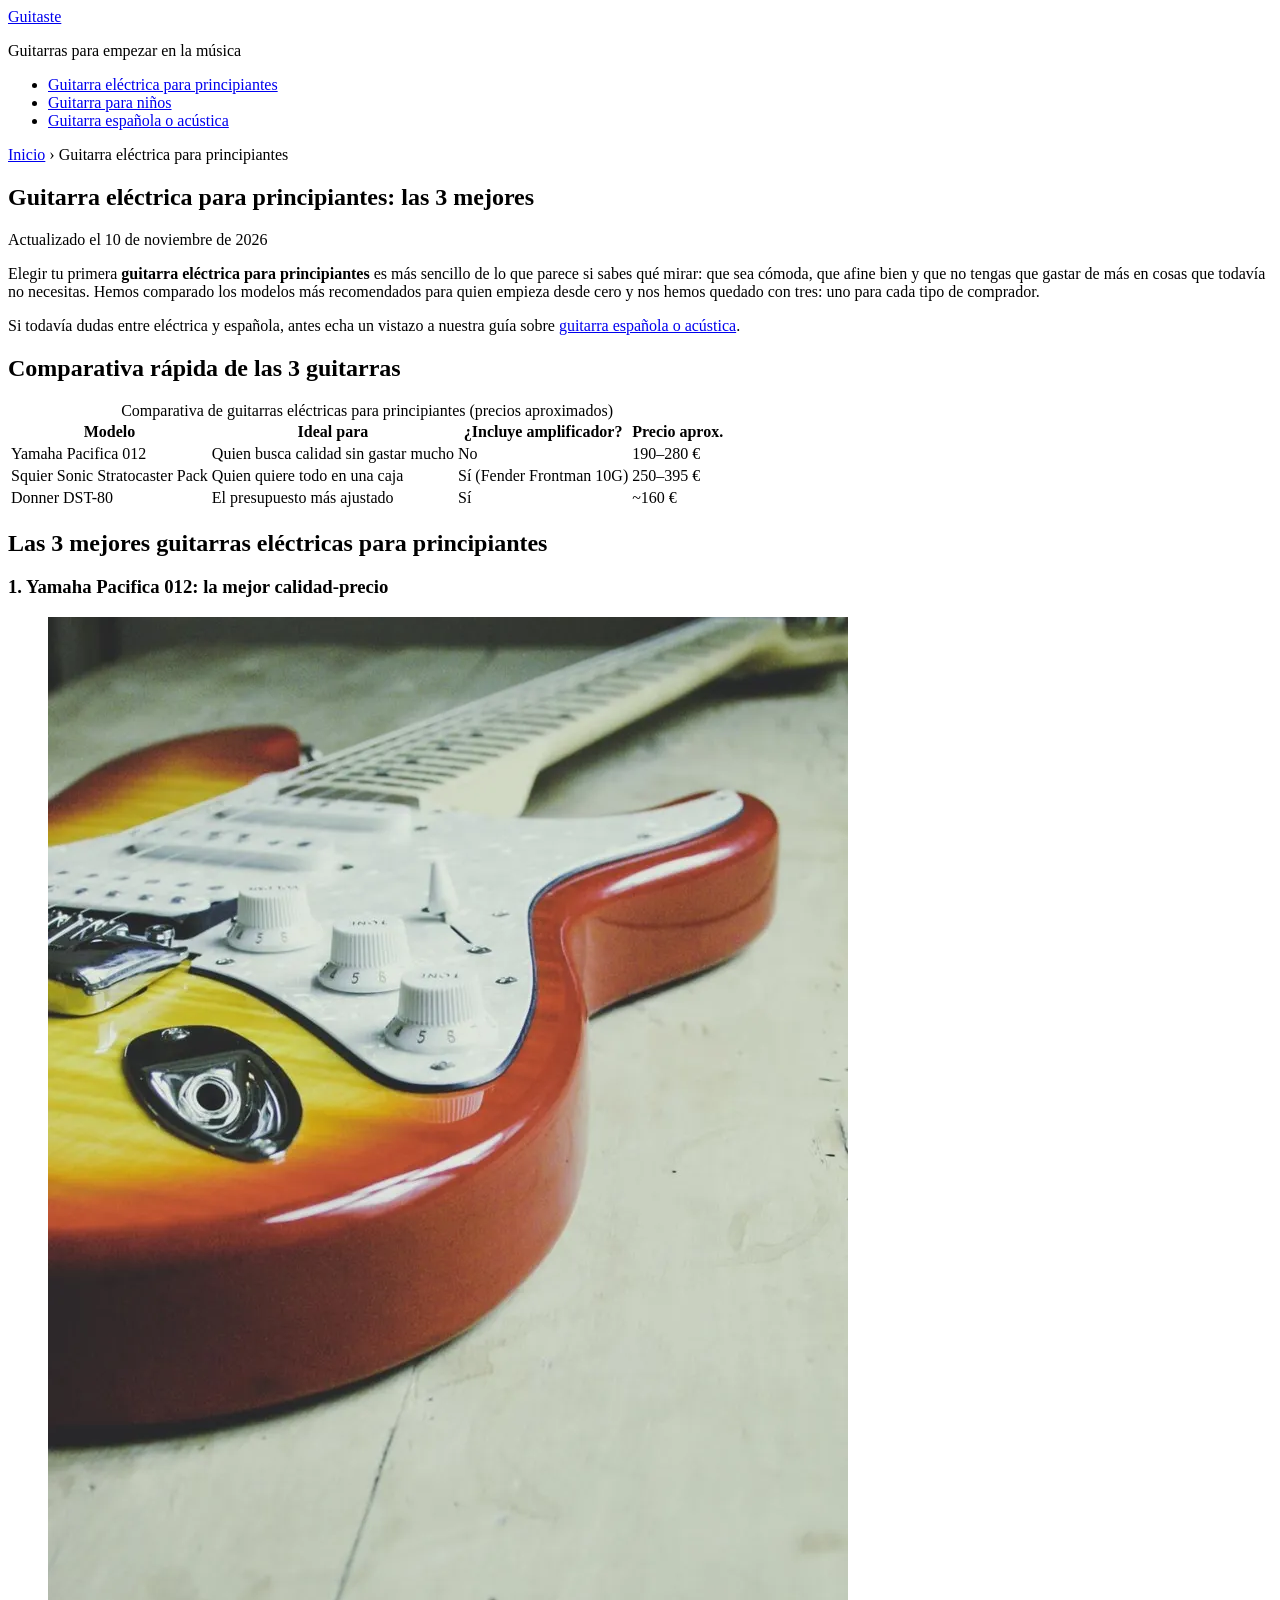
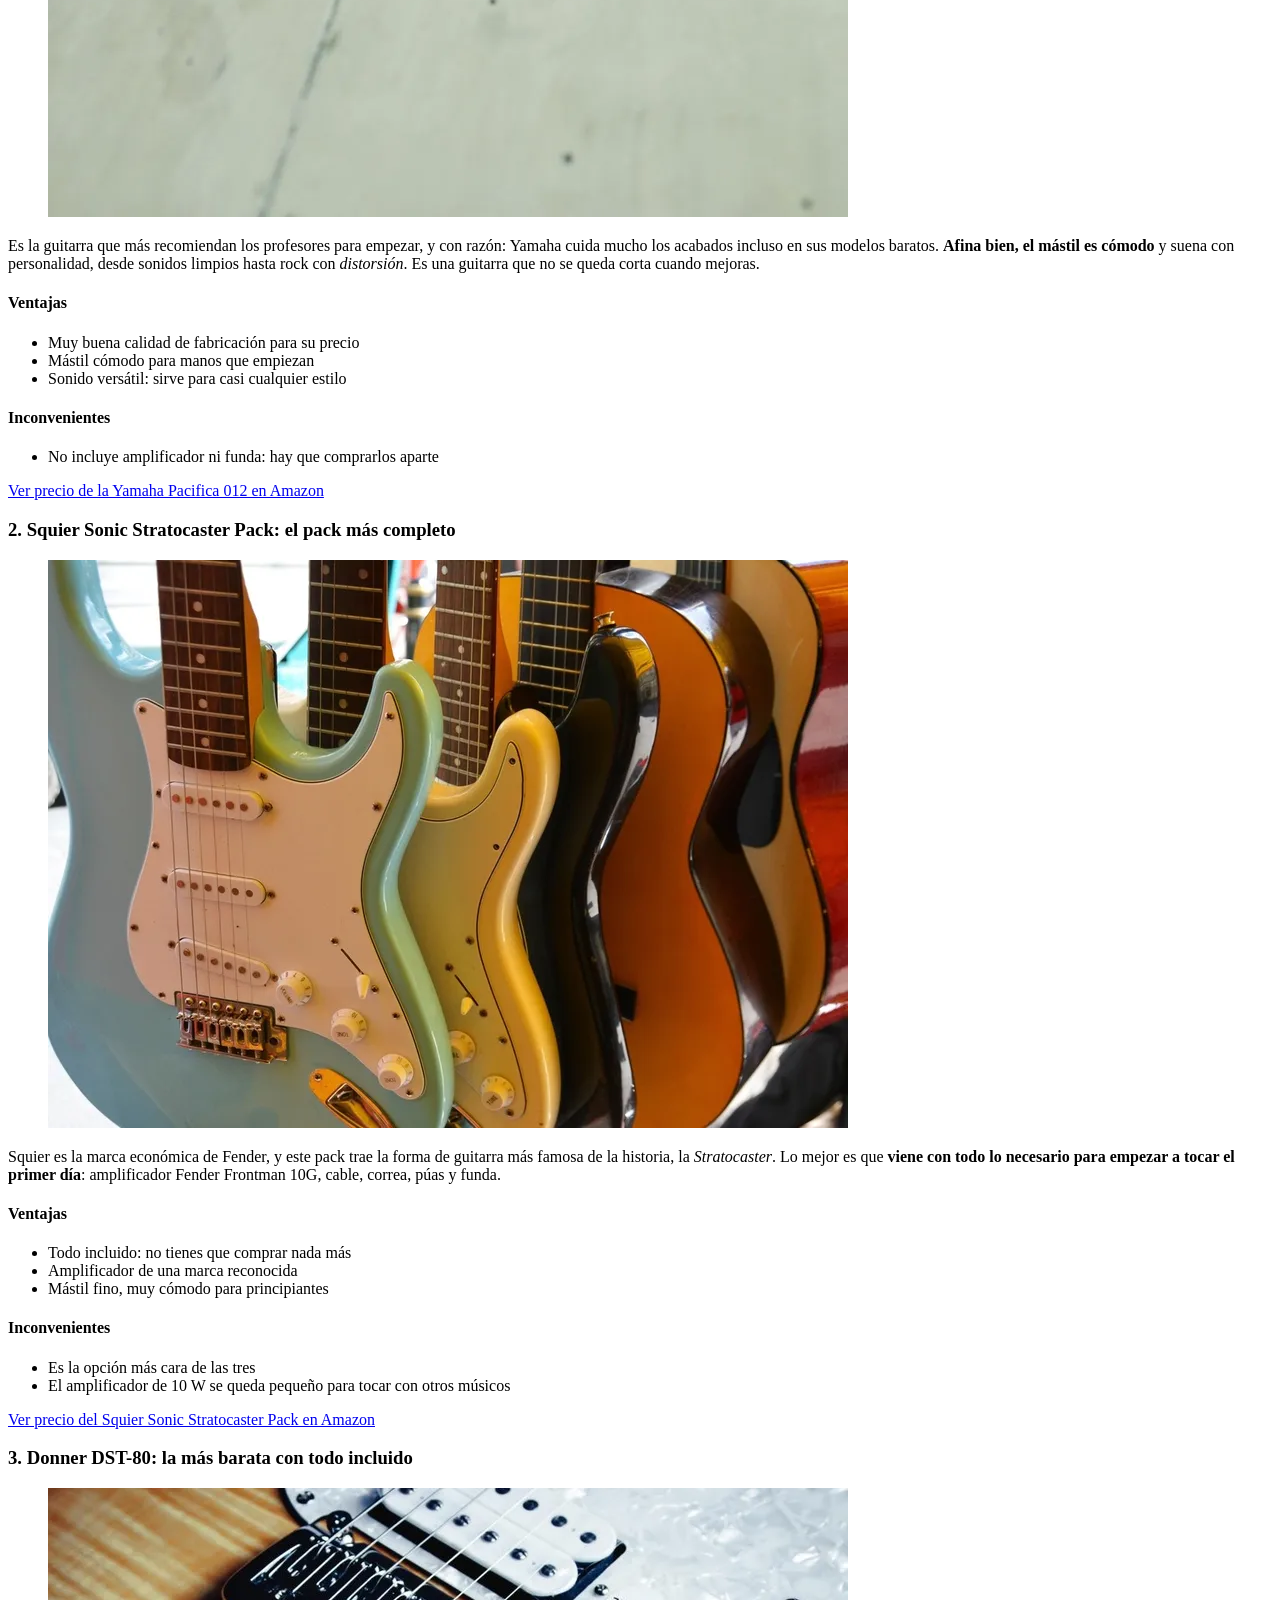
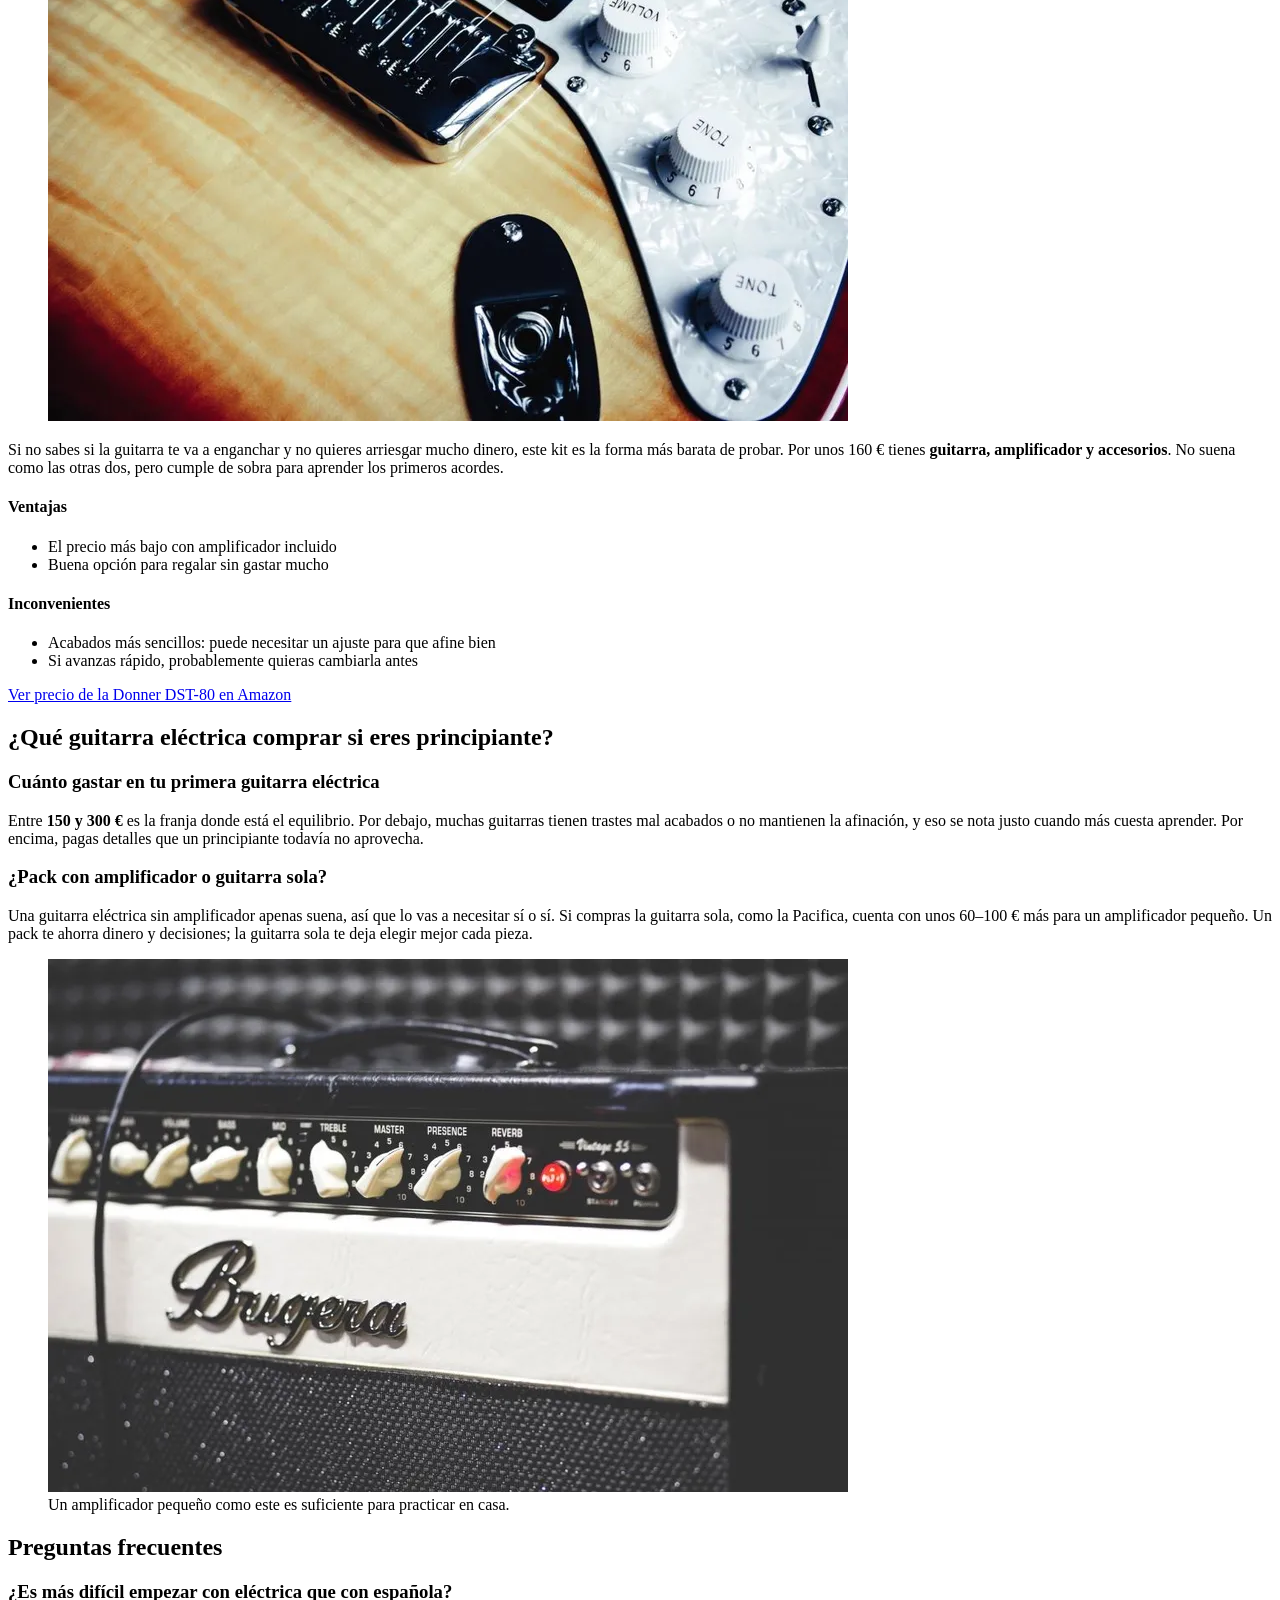
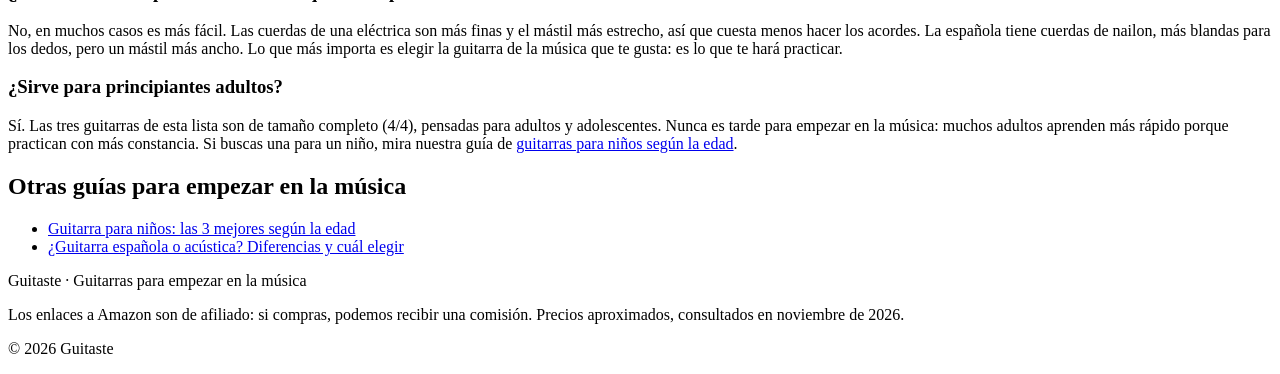
==== guitarra-electrica-para-principiantes/index.html @ 42b28a23 "subo la web de guitaste" ====
<!DOCTYPE html>
<html lang="es">
<head>
    <meta charset="UTF-8">
    <meta name="viewport" content="width=device-width, initial-scale=1.0">
    <title>Guitarra eléctrica para principiantes: 3 mejores | Guitaste</title>
    <meta name="description" content="Las 3 mejores guitarras eléctricas para principiantes: precio, qué incluyen y cuál comprar para dar tus primeros pasos en la música sin gastar de más.">
    <link rel="canonical" href="https://delabarrerabenavides63-a11y.github.io/guitaste/guitarra-electrica-para-principiantes/">
</head>
<body>
<header>
    <a href="../" title="Guitaste: guitarras para empezar en la música">Guitaste</a>
    <p>Guitarras para empezar en la música</p>
        <nav aria-label="Principal">
            <ul>
                <li><a href="../guitarra-electrica-para-principiantes/" aria-current="page"
                    title="Las 3 mejores guitarras eléctricas para quien empieza desde cero">Guitarra eléctrica para principiantes</a>
                </li>
                <li><a href="../guitarra-para-ninos/" title="Qué guitarra comprar a un niño según su edad">Guitarra para niños</a>
                </li>
                <li><a href="../guitarra-espanola-o-acustica/" title="Diferencias entre guitarra española y acústica">Guitarra española o acústica</a></li>
            </ul>
        </nav>
</header>
        <main>
            <nav aria-label="Ruta">
                <a href="../">Inicio</a> › Guitarra eléctrica para principiantes
            </nav>

            <article>
                <header>
                    <h1>Guitarra eléctrica para principiantes: las 3 mejores</h1>
                    <p>Actualizado el <time datetime="2026-11-10">10 de noviembre de 2026</time></p>
                </header>

                <p>Elegir tu primera <strong>guitarra eléctrica para principiantes</strong> es más sencillo de lo que parece si sabes qué mirar: que sea cómoda, que afine bien y que no tengas que gastar de más en cosas que todavía no necesitas. Hemos comparado los modelos más recomendados para quien empieza desde cero y nos hemos quedado con tres: uno para cada tipo de comprador.</p>
                <p>Si todavía dudas entre eléctrica y española, antes echa un vistazo a nuestra guía sobre <a href="../guitarra-espanola-o-acustica/">guitarra española o acústica</a>.</p>

                <section>
                    <h2>Comparativa rápida de las 3 guitarras</h2>
                    <table>
                        <caption>Comparativa de guitarras eléctricas para principiantes (precios aproximados)</caption>
                        <thead>
                            <tr>
                                <th scope="col">Modelo</th>
                                <th scope="col">Ideal para</th>
                                <th scope="col">¿Incluye amplificador?</th>
                                <th scope="col">Precio aprox.</th>
                            </tr>
                        </thead>
                        <tbody>
                            <tr>
                                <td>Yamaha Pacifica 012</td>
                                <td>Quien busca calidad sin gastar mucho</td>
                                <td>No</td>
                                <td>190–280 €</td>
                            </tr>
                            <tr>
                                <td>Squier Sonic Stratocaster Pack</td>
                                <td>Quien quiere todo en una caja</td>
                                <td>Sí (Fender Frontman 10G)</td>
                                <td>250–395 €</td>
                            </tr>
                            <tr>
                                <td>Donner DST-80</td>
                                <td>El presupuesto más ajustado</td>
                                <td>Sí</td>
                                <td>~160 €</td>
                            </tr>
                        </tbody>
                    </table>
                </section>

                <section>
                    <h2>Las 3 mejores guitarras eléctricas para principiantes</h2>

                    <article id="yamaha-pacifica-012">
                        <h3>1. Yamaha Pacifica 012: la mejor calidad-precio</h3>
                        <figure>
                            <img src="../img/guitarra-electrica-principiantes-yamaha-pacifica.webp"
                            alt="Guitarra eléctrica de color sunburst apoyada en el suelo"
                            title="Yamaha Pacifica 012, nuestra elección calidad-precio"
                            width="800" height="1200">
                        </figure>
                        <p>Es la guitarra que más recomiendan los profesores para empezar, y con razón: Yamaha cuida mucho los acabados incluso en sus modelos baratos. <strong>Afina bien, el mástil es cómodo</strong> y suena con personalidad, desde sonidos limpios hasta rock con <em>distorsión</em>. Es una guitarra que no se queda corta cuando mejoras.</p>

                        <h4>Ventajas</h4>
                        <ul>
                            <li>Muy buena calidad de fabricación para su precio</li>
                            <li>Mástil cómodo para manos que empiezan</li>
                            <li>Sonido versátil: sirve para casi cualquier estilo</li>
                        </ul>
                        <h4>Inconvenientes</h4>
                        <ul>
                            <li>No incluye amplificador ni funda: hay que comprarlos aparte</li>
                        </ul>
                        <p><a href="https://www.amazon.es/dp/B00123DQT6" rel="sponsored noopener" target="_blank">Ver precio de la Yamaha Pacifica 012 en Amazon</a></p>
                    </article>

                    <article id="squier-sonic-stratocaster-pack">
                        <h3>2. Squier Sonic Stratocaster Pack: el pack más completo</h3>
                        <figure>
                            <img src="../img/guitarra-electrica-principiantes-squier-stratocaster-pack.webp"
                            alt="Varias guitarras eléctricas tipo Stratocaster de colores colgadas en una tienda"
                            title="Squier Sonic Stratocaster Pack con amplificador Fender"
                            width="800" height="568" loading="lazy">
                        </figure>
                        <p>Squier es la marca económica de Fender, y este pack trae la forma de guitarra más famosa de la historia, la <em>Stratocaster</em>. Lo mejor es que <strong>viene con todo lo necesario para empezar a tocar el primer día</strong>: amplificador Fender Frontman 10G, cable, correa, púas y funda.</p>

                        <h4>Ventajas</h4>
                        <ul>
                            <li>Todo incluido: no tienes que comprar nada más</li>
                            <li>Amplificador de una marca reconocida</li>
                            <li>Mástil fino, muy cómodo para principiantes</li>
                        </ul>
                        <h4>Inconvenientes</h4>
                        <ul>
                            <li>Es la opción más cara de las tres</li>
                            <li>El amplificador de 10 W se queda pequeño para tocar con otros músicos</li>
                        </ul>
                        <p><a href="https://www.amazon.es/dp/B0C59XZ5QT" rel="sponsored noopener" target="_blank">Ver precio del Squier Sonic Stratocaster Pack en Amazon</a></p>
                    </article>

                    <article id="donner-dst-80">
                        <h3>3. Donner DST-80: la más barata con todo incluido</h3>
                        <figure>
                            <img src="../img/guitarra-electrica-principiantes-donner-dst-80.webp"
                            alt="Detalle del cuerpo de una guitarra eléctrica con pastillas y puente cromado"
                            title="Donner DST-80, la eléctrica más barata con todo incluido"
                            width="800" height="533" loading="lazy">
                        </figure>
                        <p>Si no sabes si la guitarra te va a enganchar y no quieres arriesgar mucho dinero, este kit es la forma más barata de probar. Por unos 160 € tienes <strong>guitarra, amplificador y accesorios</strong>. No suena como las otras dos, pero cumple de sobra para aprender los primeros acordes.</p>

                        <h4>Ventajas</h4>
                        <ul>
                            <li>El precio más bajo con amplificador incluido</li>
                            <li>Buena opción para regalar sin gastar mucho</li>
                        </ul>
                        <h4>Inconvenientes</h4>
                        <ul>
                            <li>Acabados más sencillos: puede necesitar un ajuste para que afine bien</li>
                            <li>Si avanzas rápido, probablemente quieras cambiarla antes</li>
                        </ul>
                        <p><a href="https://www.amazon.es/dp/B0DGX4Y3RT" rel="sponsored noopener" target="_blank">Ver precio de la Donner DST-80 en Amazon</a></p>
                    </article>
                </section>

                <section>
                    <h2>¿Qué guitarra eléctrica comprar si eres principiante?</h2>

                    <h3>Cuánto gastar en tu primera guitarra eléctrica</h3>
                    <p>Entre <strong>150 y 300 €</strong> es la franja donde está el equilibrio. Por debajo, muchas guitarras tienen trastes mal acabados o no mantienen la afinación, y eso se nota justo cuando más cuesta aprender. Por encima, pagas detalles que un principiante todavía no aprovecha.</p>

                    <h3>¿Pack con amplificador o guitarra sola?</h3>
                    <p>Una guitarra eléctrica sin amplificador apenas suena, así que lo vas a necesitar sí o sí. Si compras la guitarra sola, como la Pacifica, cuenta con unos 60–100 € más para un amplificador pequeño. Un pack te ahorra dinero y decisiones; la guitarra sola te deja elegir mejor cada pieza.</p>
                    <figure>
                        <img src="../img/amplificador-guitarra-electrica-principiantes.webp"
                        alt="Amplificador de guitarra eléctrica en blanco y negro"
                        title="Un amplificador pequeño basta para practicar en casa"
                        width="800" height="533" loading="lazy">
                        <figcaption>Un amplificador pequeño como este es suficiente para practicar en casa.</figcaption>
                    </figure>
                </section>

                <section>
                    <h2>Preguntas frecuentes</h2>

                    <h3>¿Es más difícil empezar con eléctrica que con española?</h3>
                    <p>No, en muchos casos es más fácil. Las cuerdas de una eléctrica son más finas y el mástil más estrecho, así que cuesta menos hacer los acordes. La española tiene cuerdas de nailon, más blandas para los dedos, pero un mástil más ancho. Lo que más importa es elegir la guitarra de la música que te gusta: es lo que te hará practicar.</p>

                    <h3>¿Sirve para principiantes adultos?</h3>
                    <p>Sí. Las tres guitarras de esta lista son de tamaño completo (4/4), pensadas para adultos y adolescentes. Nunca es tarde para empezar en la música: muchos adultos aprenden más rápido porque practican con más constancia. Si buscas una para un niño, mira nuestra guía de <a href="../guitarra-para-ninos/">guitarras para niños según la edad</a>.</p>
                </section>
            </article>

            <aside>
                <h2>Otras guías para empezar en la música</h2>
                <ul>
                    <li><a href="../guitarra-para-ninos/">Guitarra para niños: las 3 mejores según la edad</a></li>
                    <li><a href="../guitarra-espanola-o-acustica/">¿Guitarra española o acústica? Diferencias y cuál elegir</a></li>
                </ul>
            </aside>
        </main>

<footer>
    <p>Guitaste · Guitarras para empezar en la música</p>
    <p>Los enlaces a Amazon son de afiliado: si compras, podemos recibir una comisión. Precios aproximados, consultados en noviembre de 2026.</p>
    <p>© 2026 Guitaste</p>
</footer>
</body>
</html>
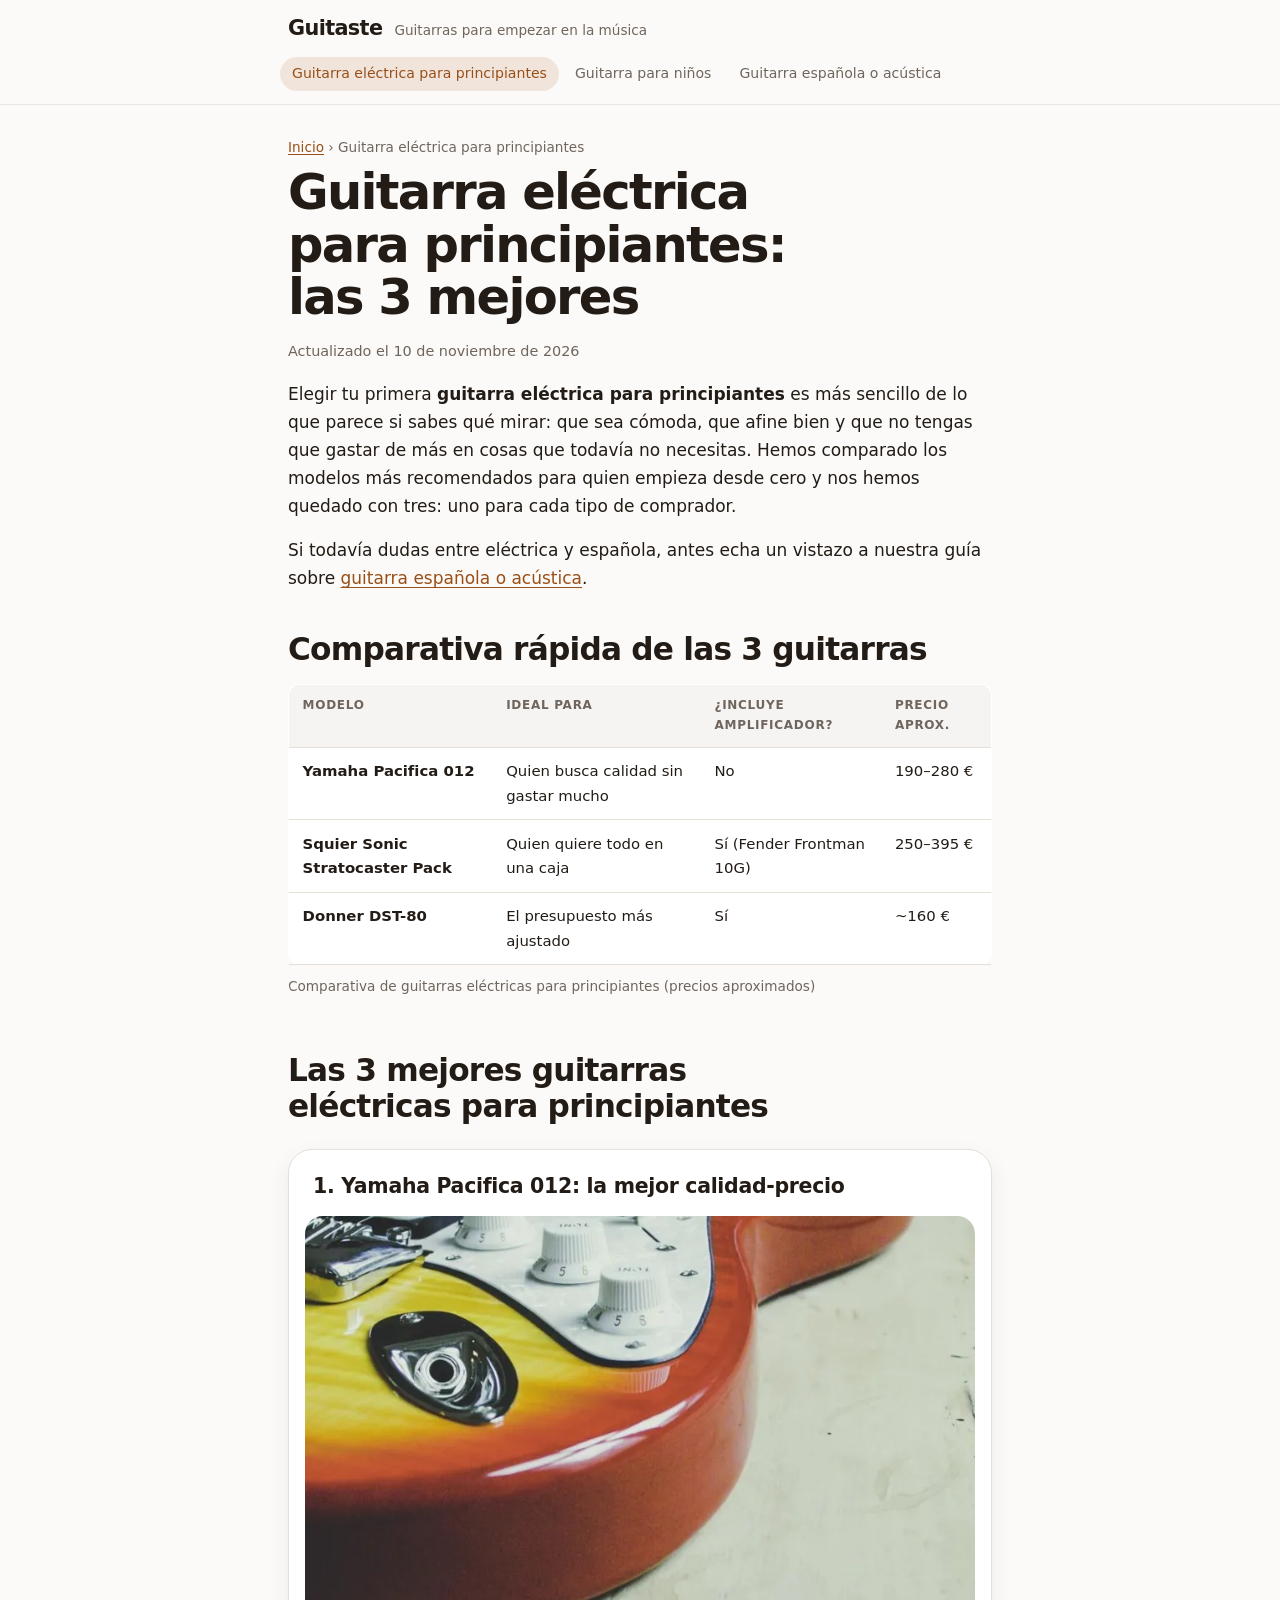
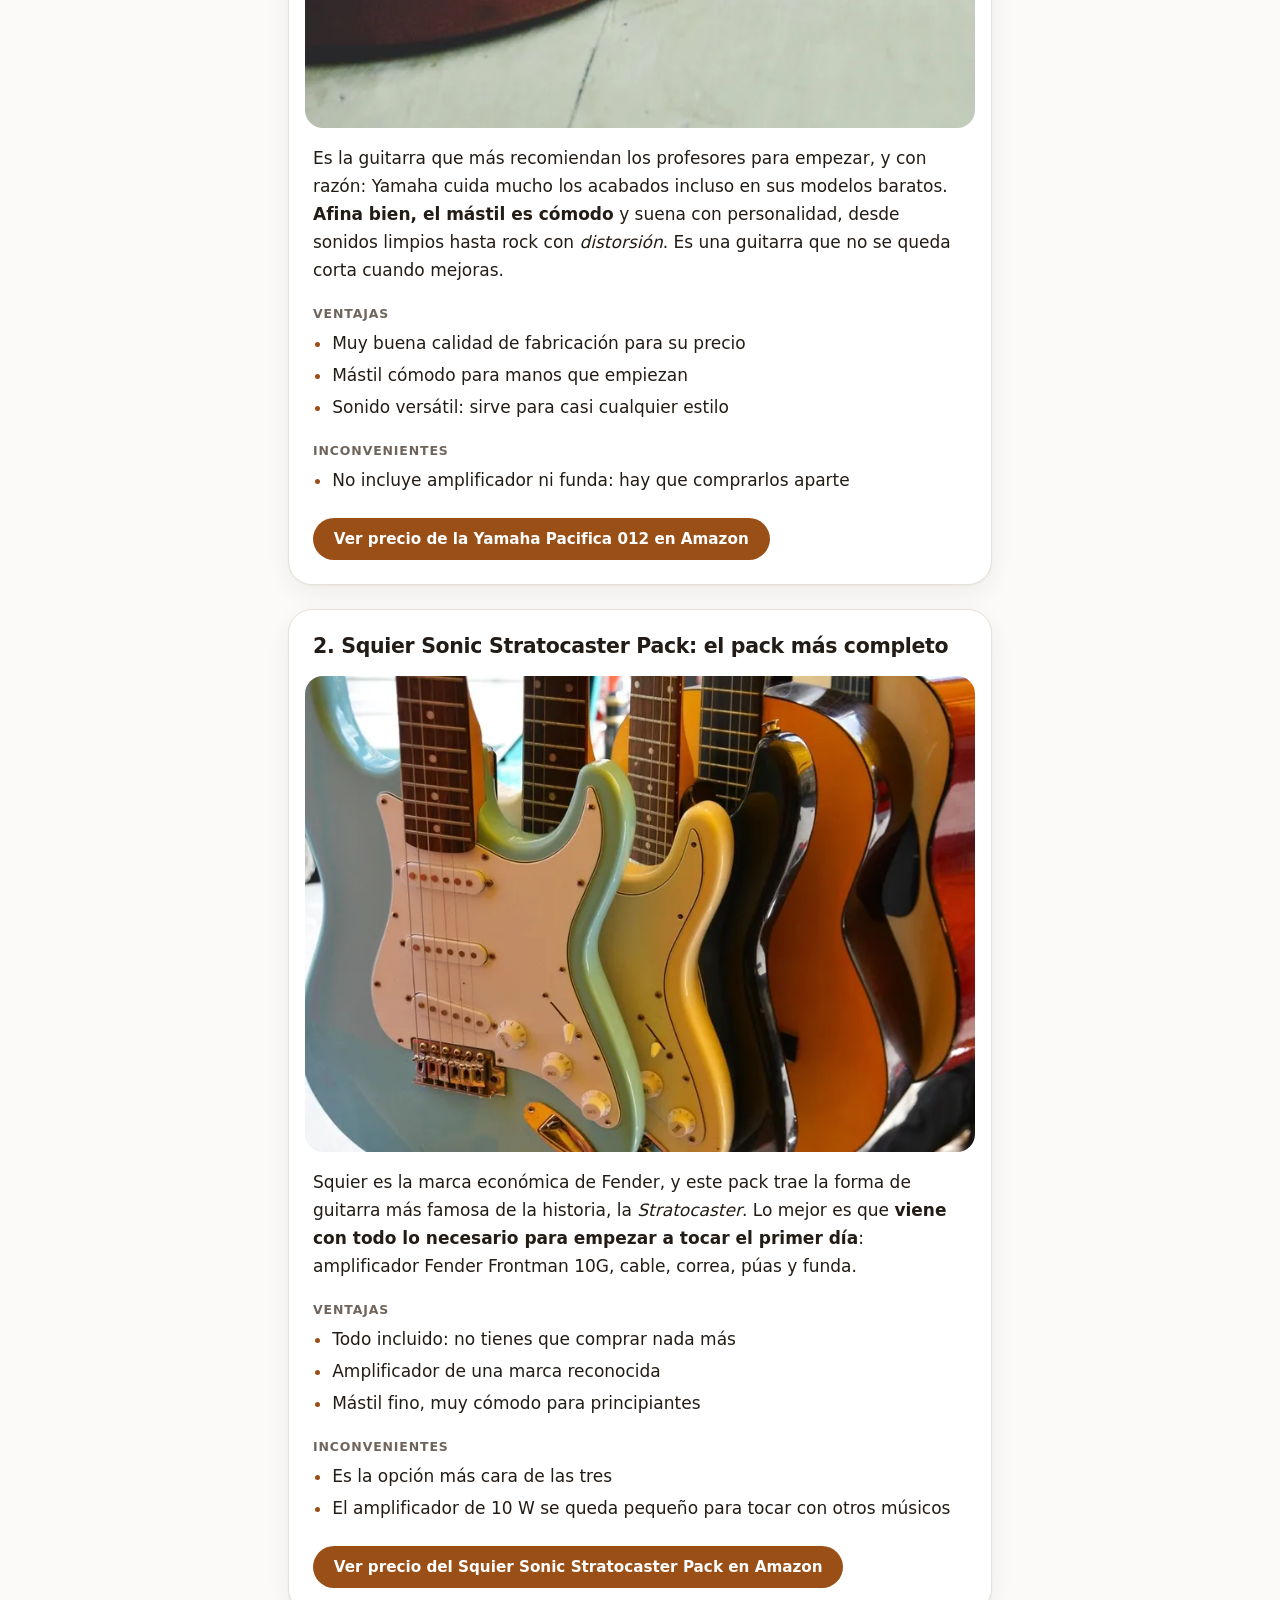
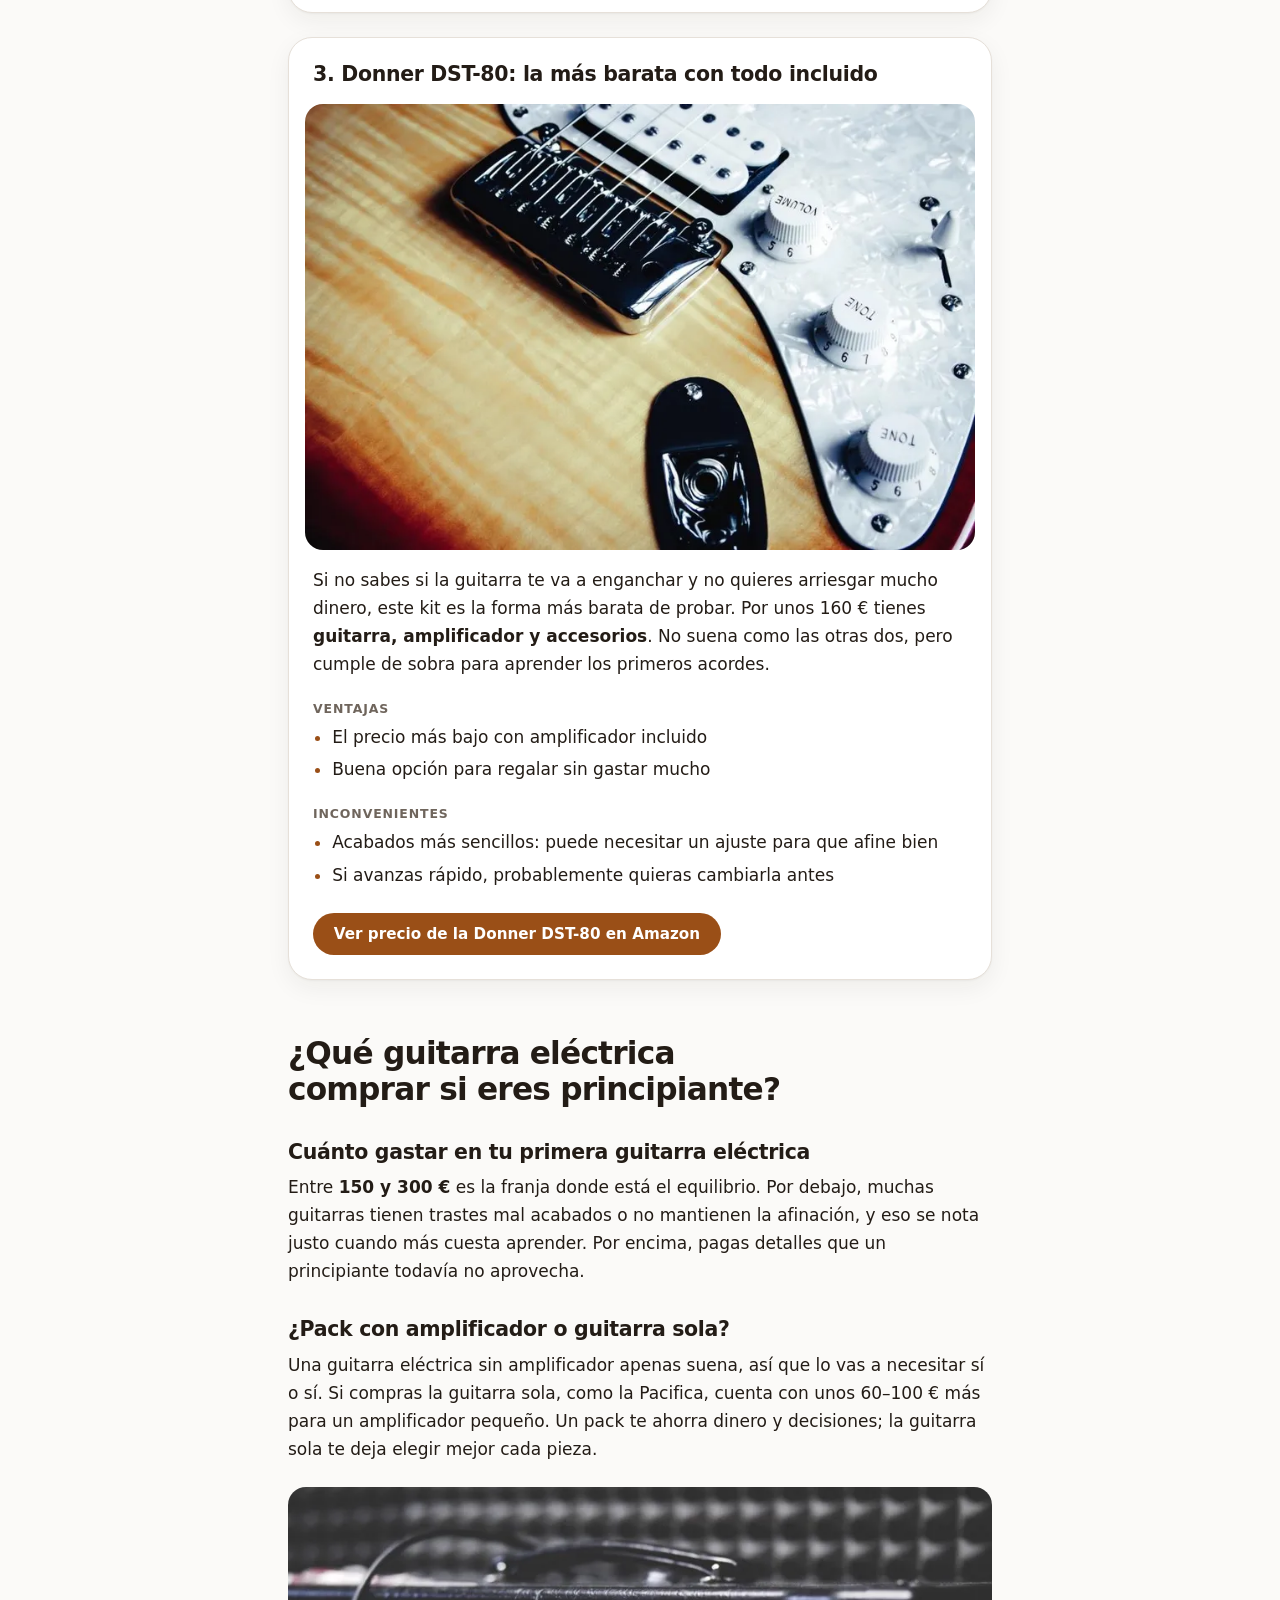
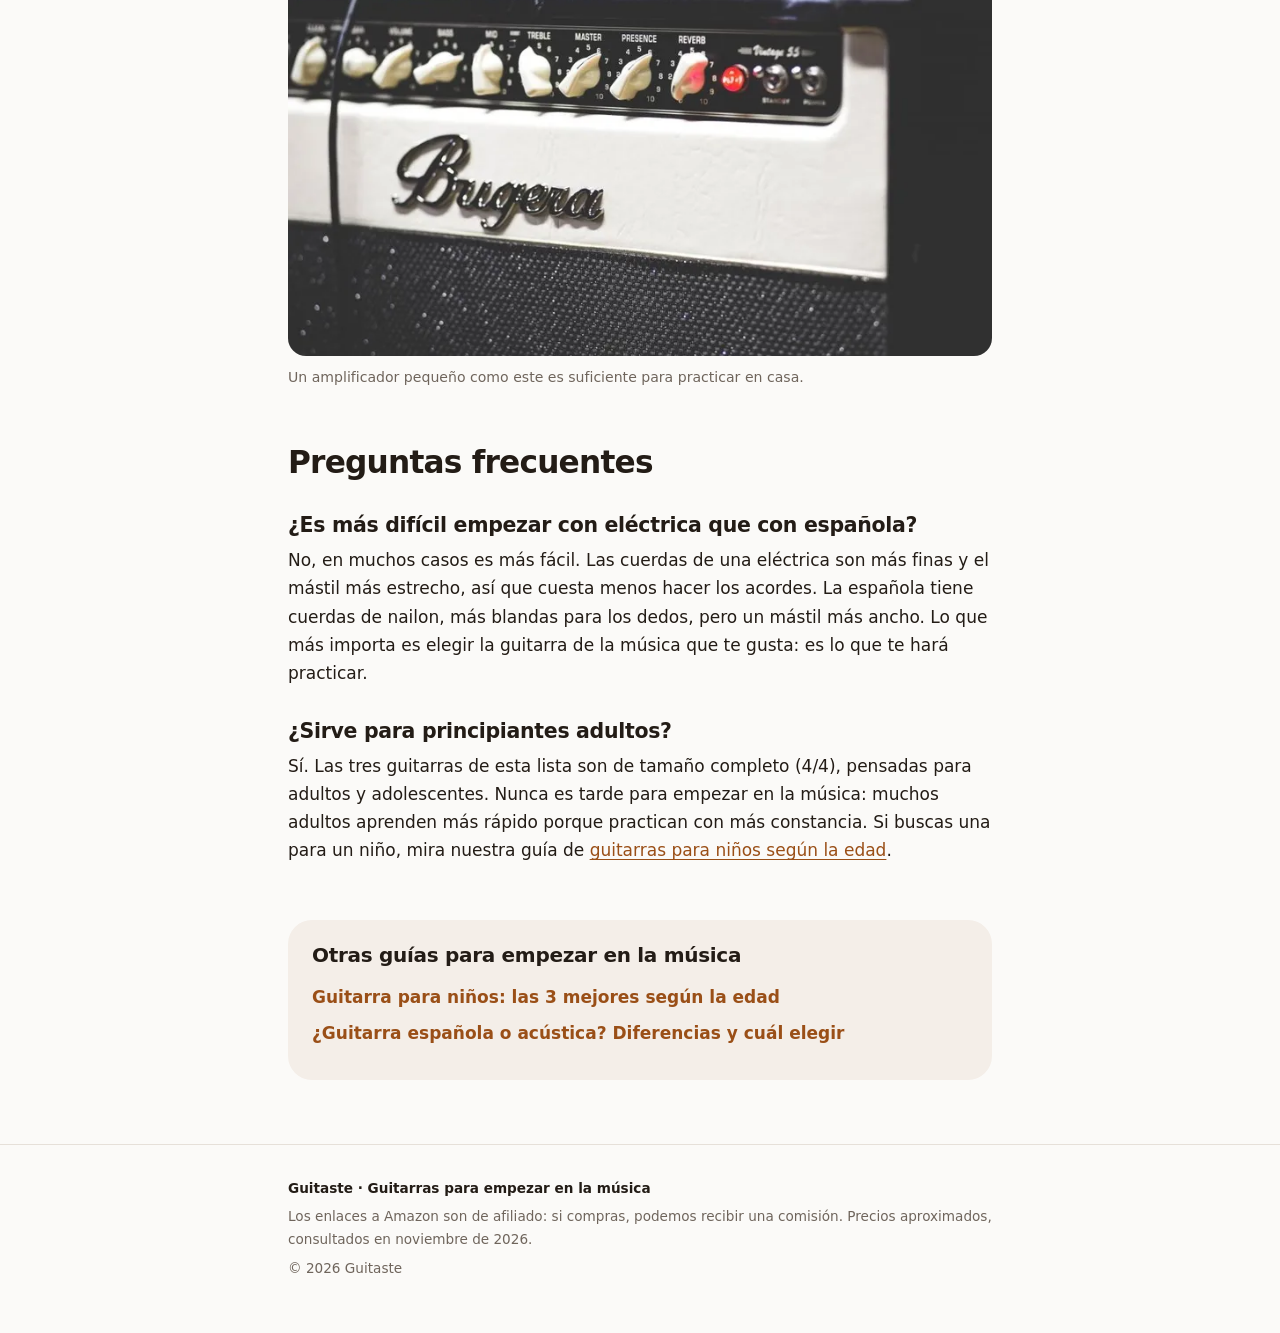
==== commit 60693840: "añadir diseño" ====
--- a/guitarra-electrica-para-principiantes/index.html
+++ b/guitarra-electrica-para-principiantes/index.html
@@ -6,6 +6,7 @@
     <title>Guitarra eléctrica para principiantes: 3 mejores | Guitaste</title>
     <meta name="description" content="Las 3 mejores guitarras eléctricas para principiantes: precio, qué incluyen y cuál comprar para dar tus primeros pasos en la música sin gastar de más.">
     <link rel="canonical" href="https://delabarrerabenavides63-a11y.github.io/guitaste/guitarra-electrica-para-principiantes/">
+    <link rel="stylesheet" href="../estilos.css">
 </head>
 <body>
 <header>
@@ -94,7 +95,7 @@
                         <ul>
                             <li>No incluye amplificador ni funda: hay que comprarlos aparte</li>
                         </ul>
-                        <p><a href="https://www.amazon.es/dp/B00123DQT6" rel="sponsored noopener" target="_blank">Ver precio de la Yamaha Pacifica 012 en Amazon</a></p>
+                        <p><a href="https://link.amazon/B0aNXUuWW" rel="sponsored noopener" target="_blank">Ver precio de la Yamaha Pacifica 012 en Amazon</a></p>
                     </article>
 
                     <article id="squier-sonic-stratocaster-pack">
@@ -118,7 +119,7 @@
                             <li>Es la opción más cara de las tres</li>
                             <li>El amplificador de 10 W se queda pequeño para tocar con otros músicos</li>
                         </ul>
-                        <p><a href="https://www.amazon.es/dp/B0C59XZ5QT" rel="sponsored noopener" target="_blank">Ver precio del Squier Sonic Stratocaster Pack en Amazon</a></p>
+                        <p><a href="https://link.amazon/B0bO8gGYR" rel="sponsored noopener" target="_blank">Ver precio del Squier Sonic Stratocaster Pack en Amazon</a></p>
                     </article>
 
                     <article id="donner-dst-80">
@@ -141,7 +142,7 @@
                             <li>Acabados más sencillos: puede necesitar un ajuste para que afine bien</li>
                             <li>Si avanzas rápido, probablemente quieras cambiarla antes</li>
                         </ul>
-                        <p><a href="https://www.amazon.es/dp/B0DGX4Y3RT" rel="sponsored noopener" target="_blank">Ver precio de la Donner DST-80 en Amazon</a></p>
+                        <p><a href="https://link.amazon/B0jkNwB5r" rel="sponsored noopener" target="_blank">Ver precio de la Donner DST-80 en Amazon</a></p>
                     </article>
                 </section>
 
--- a/estilos.css
+++ b/estilos.css
@@ -0,0 +1,385 @@
+/*
+  Guitaste · hoja de estilos
+  Decisiones (11/11/2026):
+  - Colores B: blanco cálido con acento color madera (guitarra sunburst).
+  - Cabecera A: fija arriba, de cristal esmerilado (translúcida con desenfoque).
+  - Movimiento B: el botón se hunde al pulsarlo; la tarjeta de producto sube 2 px al pasar el ratón.
+  - Letra del sistema (sin descargas), tracking negativo en titulares grandes.
+  - Sin animaciones al hacer scroll. Modo oscuro automático si el dispositivo lo usa.
+  Solo selectores de etiqueta: el HTML no lleva clases.
+*/
+
+:root {
+  --bg: #fbfaf8;
+  --surface: #ffffff;
+  --fg: #231c16;
+  --muted: #6f655c;
+  --line: #e6e0d9;
+  --accent: #9a4f17;
+  --accent-hover: #833f0e;
+  --accent-ink: #ffffff;
+  --shadow: 0 1px 2px rgba(35, 28, 22, .04), 0 8px 24px rgba(35, 28, 22, .06);
+  --shadow-up: 0 2px 4px rgba(35, 28, 22, .05), 0 14px 34px rgba(35, 28, 22, .10);
+
+  --col: 44rem;           /* ancho de lectura (~70 caracteres) */
+  --radius: 18px;
+  --radius-sm: 12px;
+  --ease: cubic-bezier(.2, .8, .2, 1);
+  --press: .97;
+
+  color-scheme: light;
+  scroll-padding-top: 7rem; /* los enlaces a #producto no quedan bajo la cabecera */
+}
+
+@media (prefers-color-scheme: dark) {
+  :root {
+    --bg: #141210;
+    --surface: #1e1b18;
+    --fg: #f3eee8;
+    --muted: #a99f94;
+    --line: #332e29;
+    --accent: #e09a5c;
+    --accent-hover: #eaae78;
+    --accent-ink: #1a1006;
+    --shadow: 0 1px 2px rgba(0, 0, 0, .3), 0 8px 24px rgba(0, 0, 0, .25);
+    --shadow-up: 0 2px 4px rgba(0, 0, 0, .35), 0 14px 34px rgba(0, 0, 0, .35);
+    color-scheme: dark;
+  }
+}
+
+*, *::before, *::after { box-sizing: border-box; }
+
+body {
+  margin: 0;
+  background: var(--bg);
+  color: var(--fg);
+  font: 1.0625rem/1.65 system-ui, -apple-system, "Segoe UI", Roboto, "Helvetica Neue", sans-serif;
+  -webkit-font-smoothing: antialiased;
+  text-rendering: optimizeLegibility;
+}
+
+/* ---------- Cabecera de cristal ---------- */
+
+body > header {
+  position: sticky;
+  top: 0;
+  z-index: 10;
+  display: flex;
+  flex-wrap: wrap;
+  align-items: baseline;
+  column-gap: .75rem;
+  padding-block: .7rem 0;
+  padding-inline: max(1rem, calc((100% - var(--col)) / 2));
+  background: color-mix(in srgb, var(--bg) 72%, transparent);
+  -webkit-backdrop-filter: blur(20px) saturate(180%);
+  backdrop-filter: blur(20px) saturate(180%);
+  box-shadow: 0 1px 0 color-mix(in srgb, var(--line) 80%, transparent);
+}
+
+body > header > a {
+  font-size: 1.3rem;
+  font-weight: 700;
+  letter-spacing: -.03em;
+  color: var(--fg);
+  text-decoration: none;
+}
+
+body > header > p {
+  margin: 0;
+  font-size: .85rem;
+  color: var(--muted);
+}
+
+body > header nav {
+  flex-basis: 100%;
+  min-width: 0; /* sin esto el menú ensancha la página en móvil */
+  margin-inline: -.5rem; /* las píldoras quedan alineadas con el texto */
+}
+
+body > header nav ul {
+  display: flex;
+  gap: .25rem;
+  margin: 0;
+  padding: .45rem 0 .55rem;
+  list-style: none;
+  overflow-x: auto;
+  scrollbar-width: none;
+}
+body > header nav ul::-webkit-scrollbar { display: none; }
+
+body > header nav a {
+  display: block;
+  white-space: nowrap;
+  padding: .35rem .75rem;
+  border-radius: 999px;
+  font-size: .88rem;
+  font-weight: 500;
+  color: var(--muted);
+  text-decoration: none;
+  transition: background-color 150ms ease-out, color 150ms ease-out, transform 100ms ease-out;
+}
+body > header nav a:hover { color: var(--fg); background: color-mix(in srgb, var(--fg) 6%, transparent); }
+body > header nav a:active { transform: scale(var(--press)); }
+body > header nav a[aria-current="page"] {
+  color: var(--accent);
+  background: color-mix(in srgb, var(--accent) 12%, transparent);
+}
+
+@media (max-width: 30rem) {
+  body > header > p { display: none; }
+  /* el borde derecho se difumina: indica que el menú se desliza */
+  body > header nav ul {
+    -webkit-mask-image: linear-gradient(to right, #000 85%, transparent);
+    mask-image: linear-gradient(to right, #000 85%, transparent);
+    padding-right: 2rem;
+  }
+}
+
+/* ---------- Columna de lectura ---------- */
+
+main {
+  width: min(100% - 2rem, var(--col));
+  margin-inline: auto;
+  padding-block: 2rem 4rem;
+}
+
+main section { margin-block: 3.5rem; }
+main > section:first-child,
+main > article > section:first-of-type { margin-top: 2.5rem; }
+
+nav[aria-label="Ruta"] {
+  font-size: .85rem;
+  color: var(--muted);
+}
+
+/* ---------- Tipografía ---------- */
+
+h1, h2, h3, h4 { text-wrap: balance; color: var(--fg); }
+
+h1 {
+  font-size: clamp(2.1rem, 1.4rem + 3vw, 3.1rem);
+  line-height: 1.06;
+  letter-spacing: -.035em;
+  font-weight: 700;
+  margin: .5rem 0 1rem;
+}
+
+h2 {
+  font-size: clamp(1.55rem, 1.3rem + 1vw, 1.95rem);
+  line-height: 1.15;
+  letter-spacing: -.025em;
+  font-weight: 700;
+  margin: 0 0 1rem;
+}
+
+h3 {
+  font-size: 1.28rem;
+  line-height: 1.25;
+  letter-spacing: -.015em;
+  font-weight: 650;
+  margin: 2rem 0 .5rem;
+}
+
+h4 {
+  font-size: .78rem;
+  line-height: 1.3;
+  letter-spacing: .07em;
+  text-transform: uppercase;
+  font-weight: 650;
+  color: var(--muted);
+  margin: 1.4rem 0 .4rem;
+}
+
+p { margin: 0 0 1rem; }
+strong { font-weight: 650; }
+
+article > header p,
+time { font-size: .9rem; color: var(--muted); }
+
+ul { padding-left: 1.2rem; margin: 0 0 1rem; }
+li { margin-block: .25rem; }
+li::marker { color: var(--accent); }
+
+a {
+  color: var(--accent);
+  text-decoration-thickness: 1px;
+  text-underline-offset: .18em;
+  transition: color 150ms ease-out;
+}
+a:hover { color: var(--accent-hover); }
+
+:focus-visible {
+  outline: 3px solid color-mix(in srgb, var(--accent) 55%, transparent);
+  outline-offset: 3px;
+  border-radius: 6px;
+}
+
+/* Enlaces a cada guía en la portada: texto con flecha */
+main > section > a {
+  display: inline-flex;
+  align-items: center;
+  gap: .35rem;
+  font-weight: 600;
+  text-decoration: none;
+}
+main > section > a::after {
+  content: "→";
+  transition: transform 200ms var(--ease);
+}
+main > section > a:hover::after { transform: translateX(3px); }
+
+/* ---------- Imágenes y vídeo ---------- */
+
+figure { margin: 1.5rem 0; }
+
+figure img,
+figure video {
+  display: block;
+  width: 100%;
+  height: auto;
+  border-radius: var(--radius);
+  background: var(--line);
+}
+
+figure img { max-height: 32rem; object-fit: cover; }
+
+figcaption {
+  margin-top: .6rem;
+  font-size: .88rem;
+  color: var(--muted);
+}
+
+/* ---------- Tarjetas de producto ---------- */
+
+article[id] {
+  margin-block: 1.5rem;
+  padding: 1.5rem;
+  background: var(--surface);
+  border: 1px solid var(--line);
+  border-radius: calc(var(--radius) + 6px);
+  box-shadow: var(--shadow);
+  transition: transform 260ms var(--ease), box-shadow 260ms var(--ease);
+}
+
+@media (hover: hover) {
+  article[id]:hover { transform: translateY(-2px); box-shadow: var(--shadow-up); }
+}
+
+@media (max-width: 30rem) {
+  article[id] { padding: 1.1rem; }
+}
+
+article[id] > h3 { margin-top: 0; }
+article[id] > figure { margin: 1rem -.5rem; }
+article[id] > p:last-child { margin: 1.5rem 0 0; }
+
+/* Botón «Ver precio en Amazon» (todos los enlaces de afiliado) */
+a[rel~="sponsored"] {
+  display: inline-block;
+  padding: .75rem 1.3rem;
+  border-radius: 999px;
+  background: var(--accent);
+  color: var(--accent-ink);
+  font-size: .95rem;
+  font-weight: 600;
+  line-height: 1.2;
+  text-decoration: none;
+  transition: background-color 150ms ease-out, transform 100ms ease-out;
+}
+a[rel~="sponsored"]:hover { background: var(--accent-hover); color: var(--accent-ink); }
+a[rel~="sponsored"]:active { transform: scale(var(--press)); }
+
+/* ---------- Tabla comparativa ---------- */
+
+table {
+  width: 100%;
+  border-collapse: collapse;
+  font-size: .93rem;
+  font-variant-numeric: tabular-nums;
+  background: var(--surface);
+  border: 1px solid var(--line);
+  border-radius: var(--radius-sm);
+  overflow: hidden;
+}
+
+caption {
+  caption-side: bottom;
+  text-align: left;
+  padding-top: .6rem;
+  font-size: .85rem;
+  color: var(--muted);
+}
+
+th, td {
+  padding: .7rem .85rem;
+  text-align: left;
+  vertical-align: top;
+  border-bottom: 1px solid var(--line);
+}
+
+th {
+  font-size: .75rem;
+  letter-spacing: .06em;
+  text-transform: uppercase;
+  font-weight: 650;
+  color: var(--muted);
+  background: color-mix(in srgb, var(--line) 35%, var(--surface));
+}
+
+tbody tr:last-child td { border-bottom: 0; }
+td:first-child { font-weight: 600; }
+
+/* En móvil: celdas más compactas, el texto parte línea en vez de ensanchar la página */
+@media (max-width: 40rem) {
+  table { font-size: .85rem; }
+  th, td { padding: .6rem .4rem; hyphens: auto; }
+  th:first-child, td:first-child { padding-left: .65rem; }
+  th { font-size: .78rem; letter-spacing: 0; text-transform: none; }
+  td:last-child { white-space: nowrap; }
+}
+
+/* Móviles muy estrechos: la tabla se desliza de lado dentro de su caja, la página no */
+@media (max-width: 22rem) {
+  table { display: block; overflow-x: auto; }
+}
+
+/* ---------- Otras guías y pie ---------- */
+
+aside {
+  margin-top: 3.5rem;
+  padding: 1.5rem;
+  border-radius: calc(var(--radius) + 6px);
+  background: color-mix(in srgb, var(--accent) 7%, var(--bg));
+}
+aside h2 { font-size: 1.25rem; letter-spacing: -.015em; }
+aside ul { list-style: none; padding: 0; margin: 0; }
+aside li { margin-block: .5rem; }
+aside a { font-weight: 600; text-decoration: none; }
+aside a:hover { text-decoration: underline; }
+
+body > footer {
+  padding-block: 2rem 3rem;
+  padding-inline: max(1rem, calc((100% - var(--col)) / 2));
+  border-top: 1px solid var(--line);
+  font-size: .85rem;
+  color: var(--muted);
+}
+body > footer p { margin: 0 0 .4rem; }
+body > footer p:first-child { font-weight: 600; color: var(--fg); }
+body > footer a { color: var(--muted); }
+
+/* ---------- Accesibilidad ---------- */
+
+@media (prefers-reduced-motion: reduce) {
+  *, *::before, *::after { transition: none !important; }
+  article[id]:hover { transform: none; }
+}
+
+@media (prefers-reduced-transparency: reduce) {
+  body > header { background: var(--bg); -webkit-backdrop-filter: none; backdrop-filter: none; }
+}
+
+@media (prefers-contrast: more) {
+  :root { --muted: var(--fg); --line: var(--fg); }
+  body > header { background: var(--bg); backdrop-filter: none; }
+}
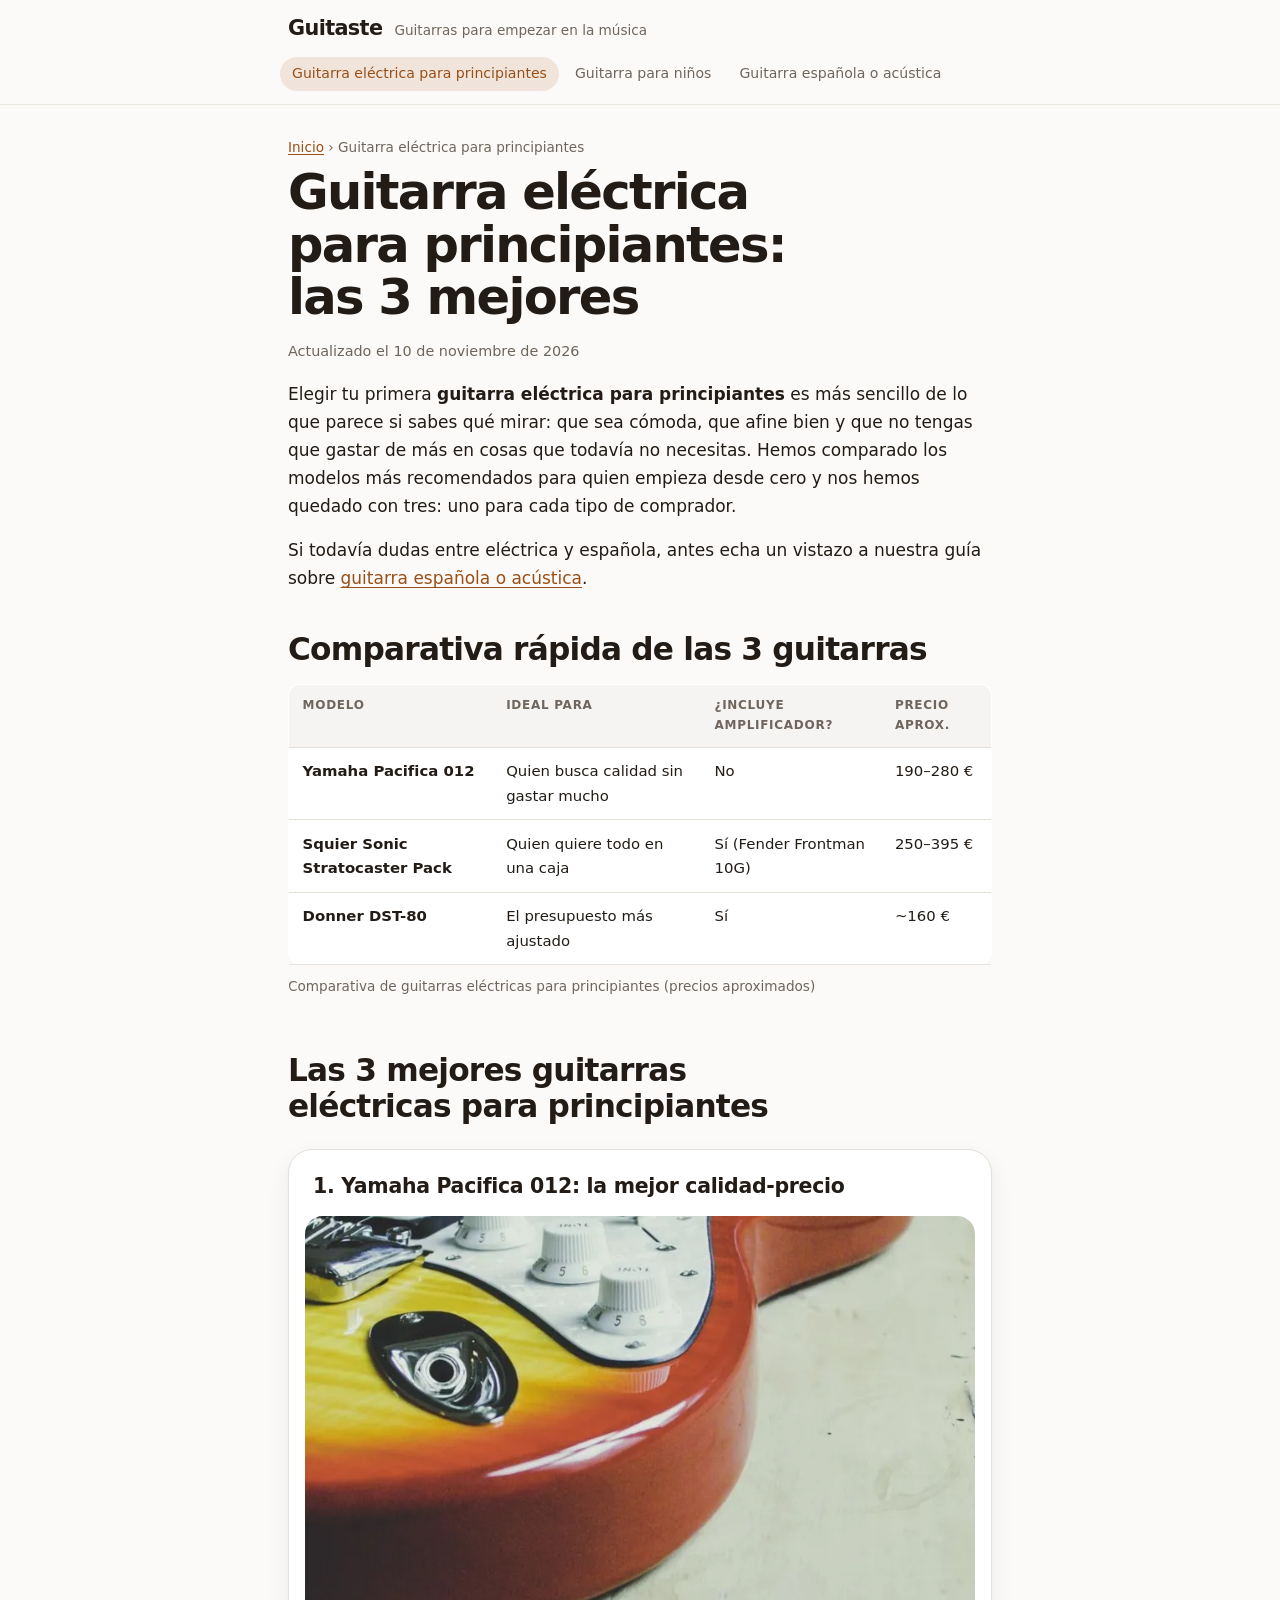
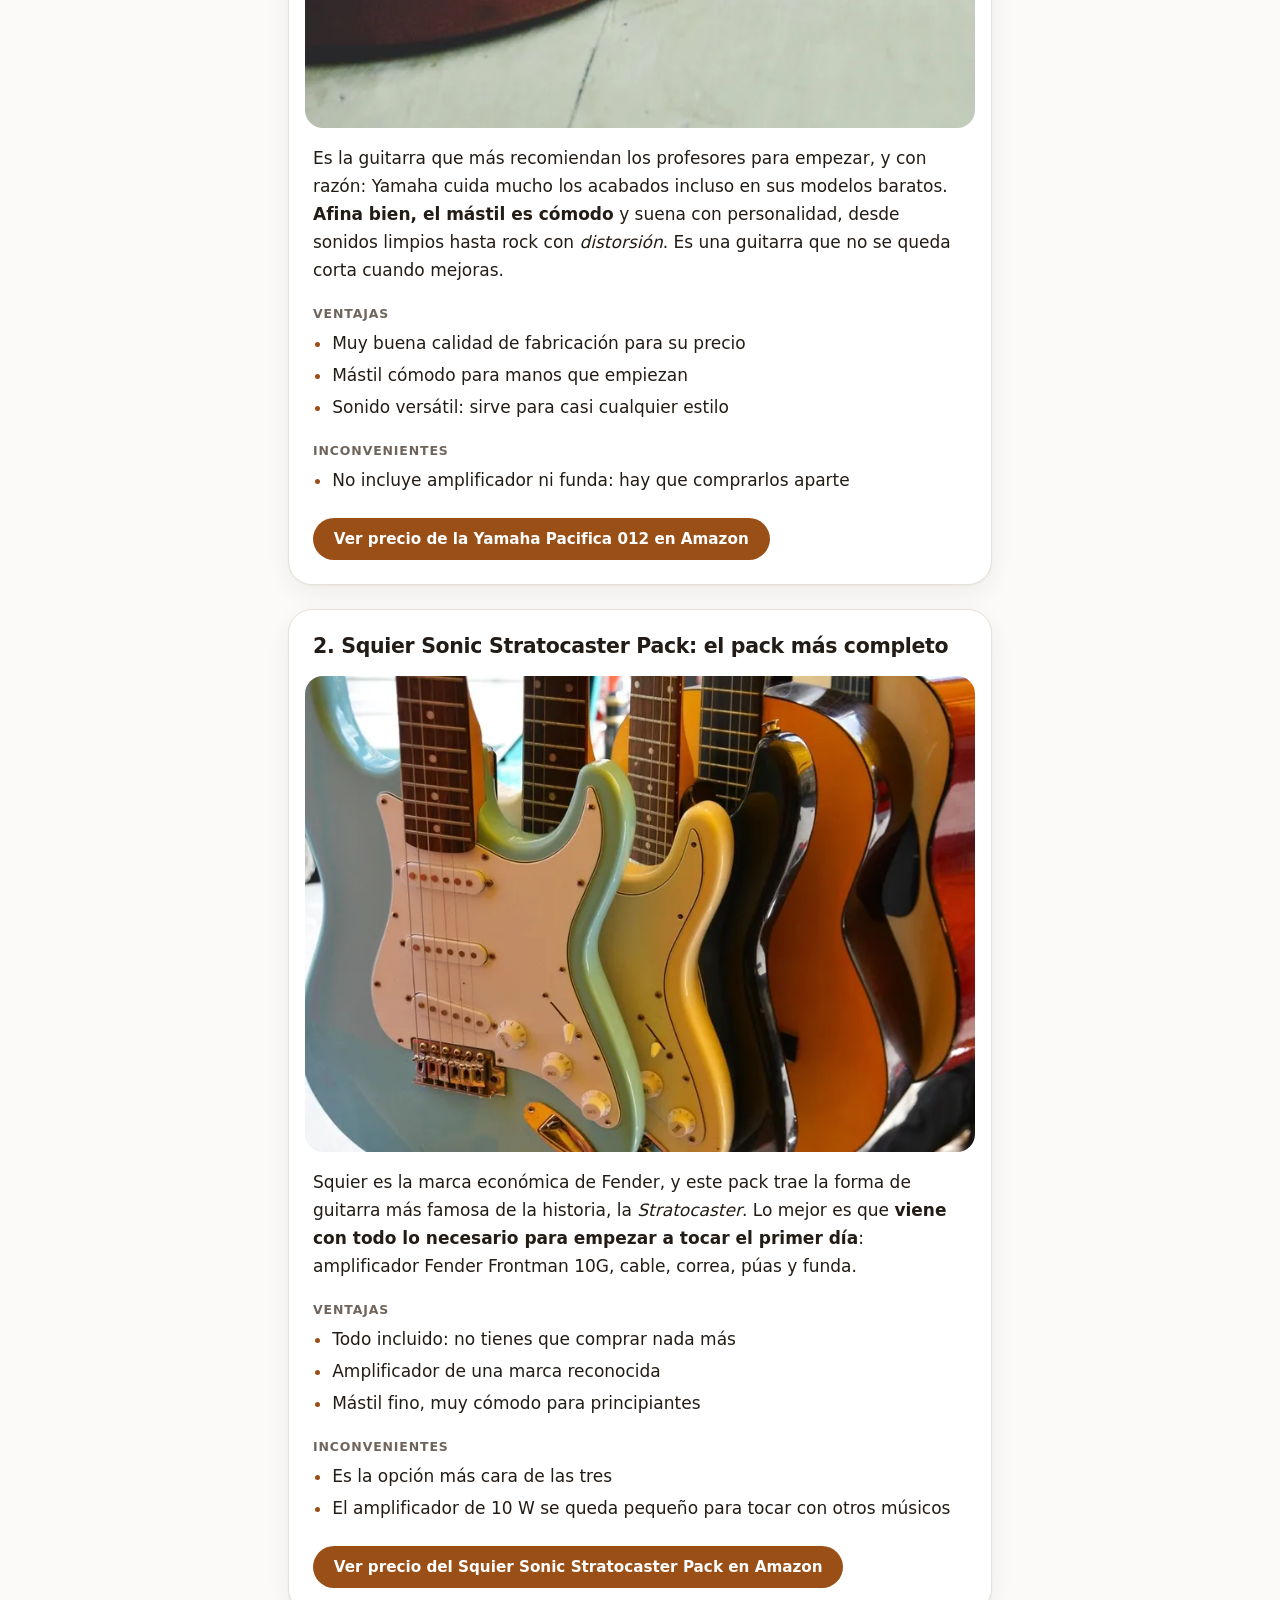
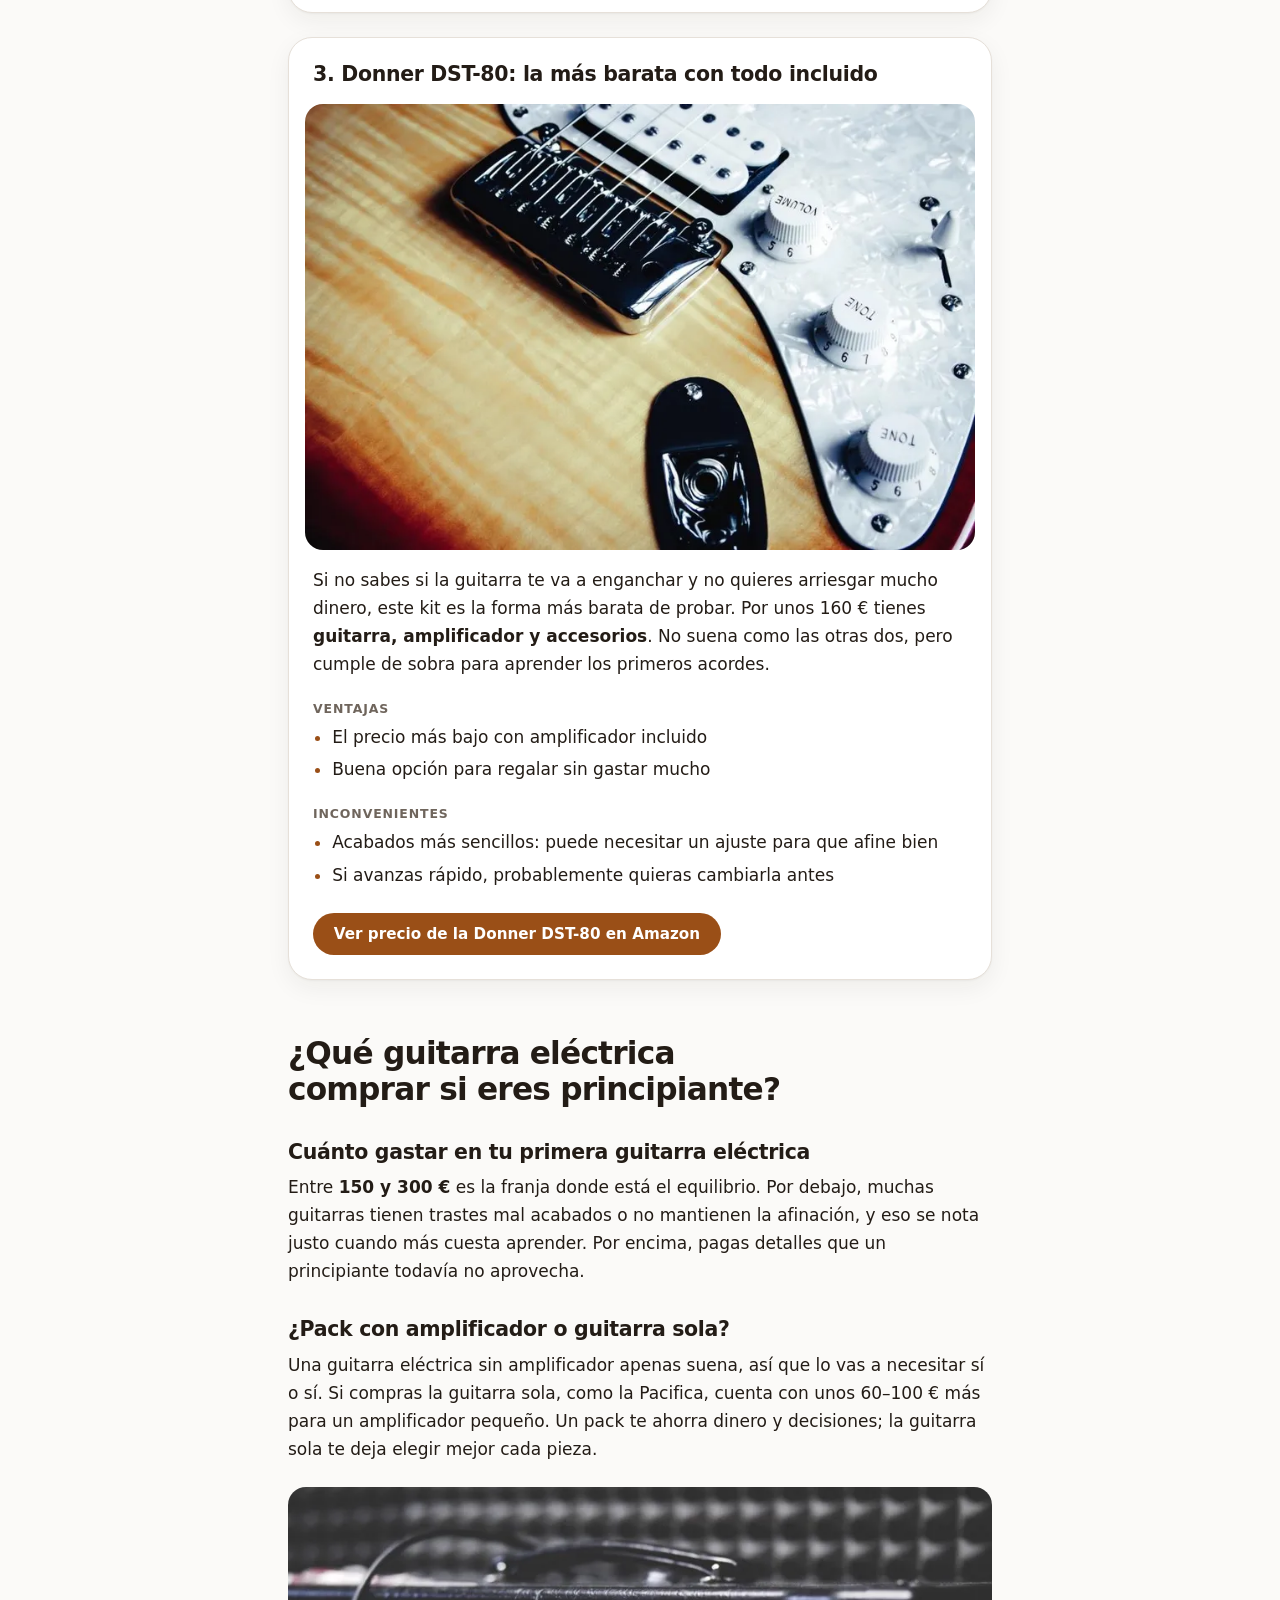
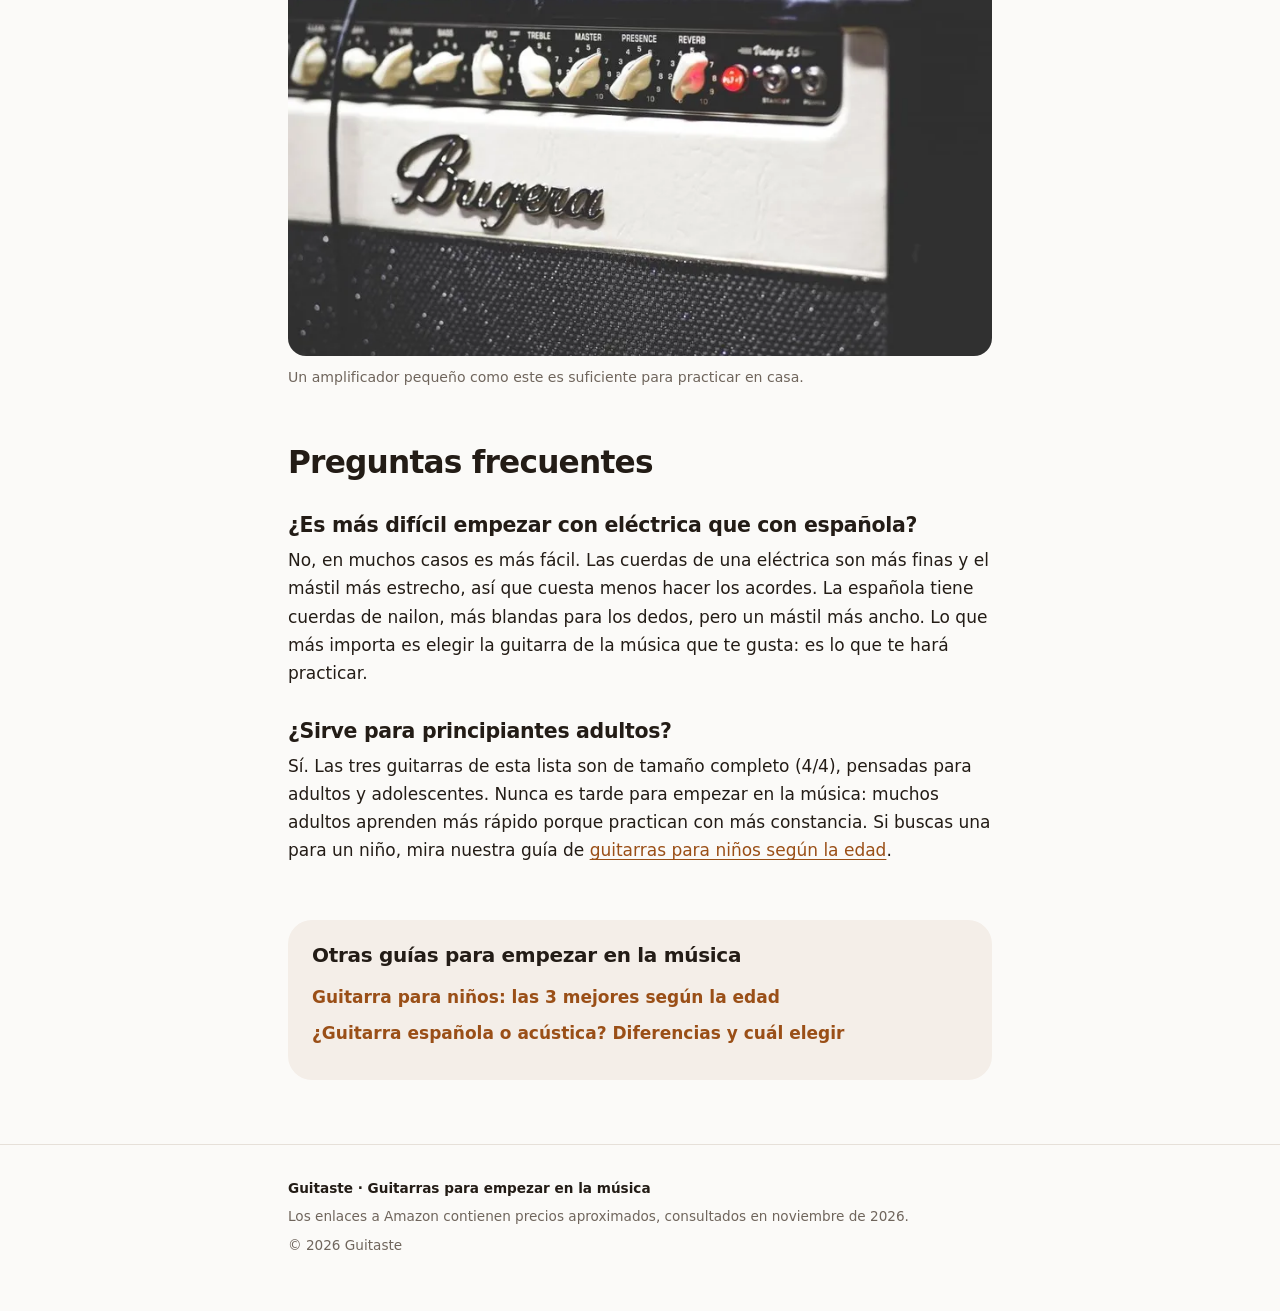
==== commit cd07e502: "cambios de frases" ====
--- a/guitarra-electrica-para-principiantes/index.html
+++ b/guitarra-electrica-para-principiantes/index.html
@@ -185,7 +185,7 @@
 
 <footer>
     <p>Guitaste · Guitarras para empezar en la música</p>
-    <p>Los enlaces a Amazon son de afiliado: si compras, podemos recibir una comisión. Precios aproximados, consultados en noviembre de 2026.</p>
+    <p>Los enlaces a Amazon contienen precios aproximados, consultados en noviembre de 2026.</p>
     <p>© 2026 Guitaste</p>
 </footer>
 </body>
